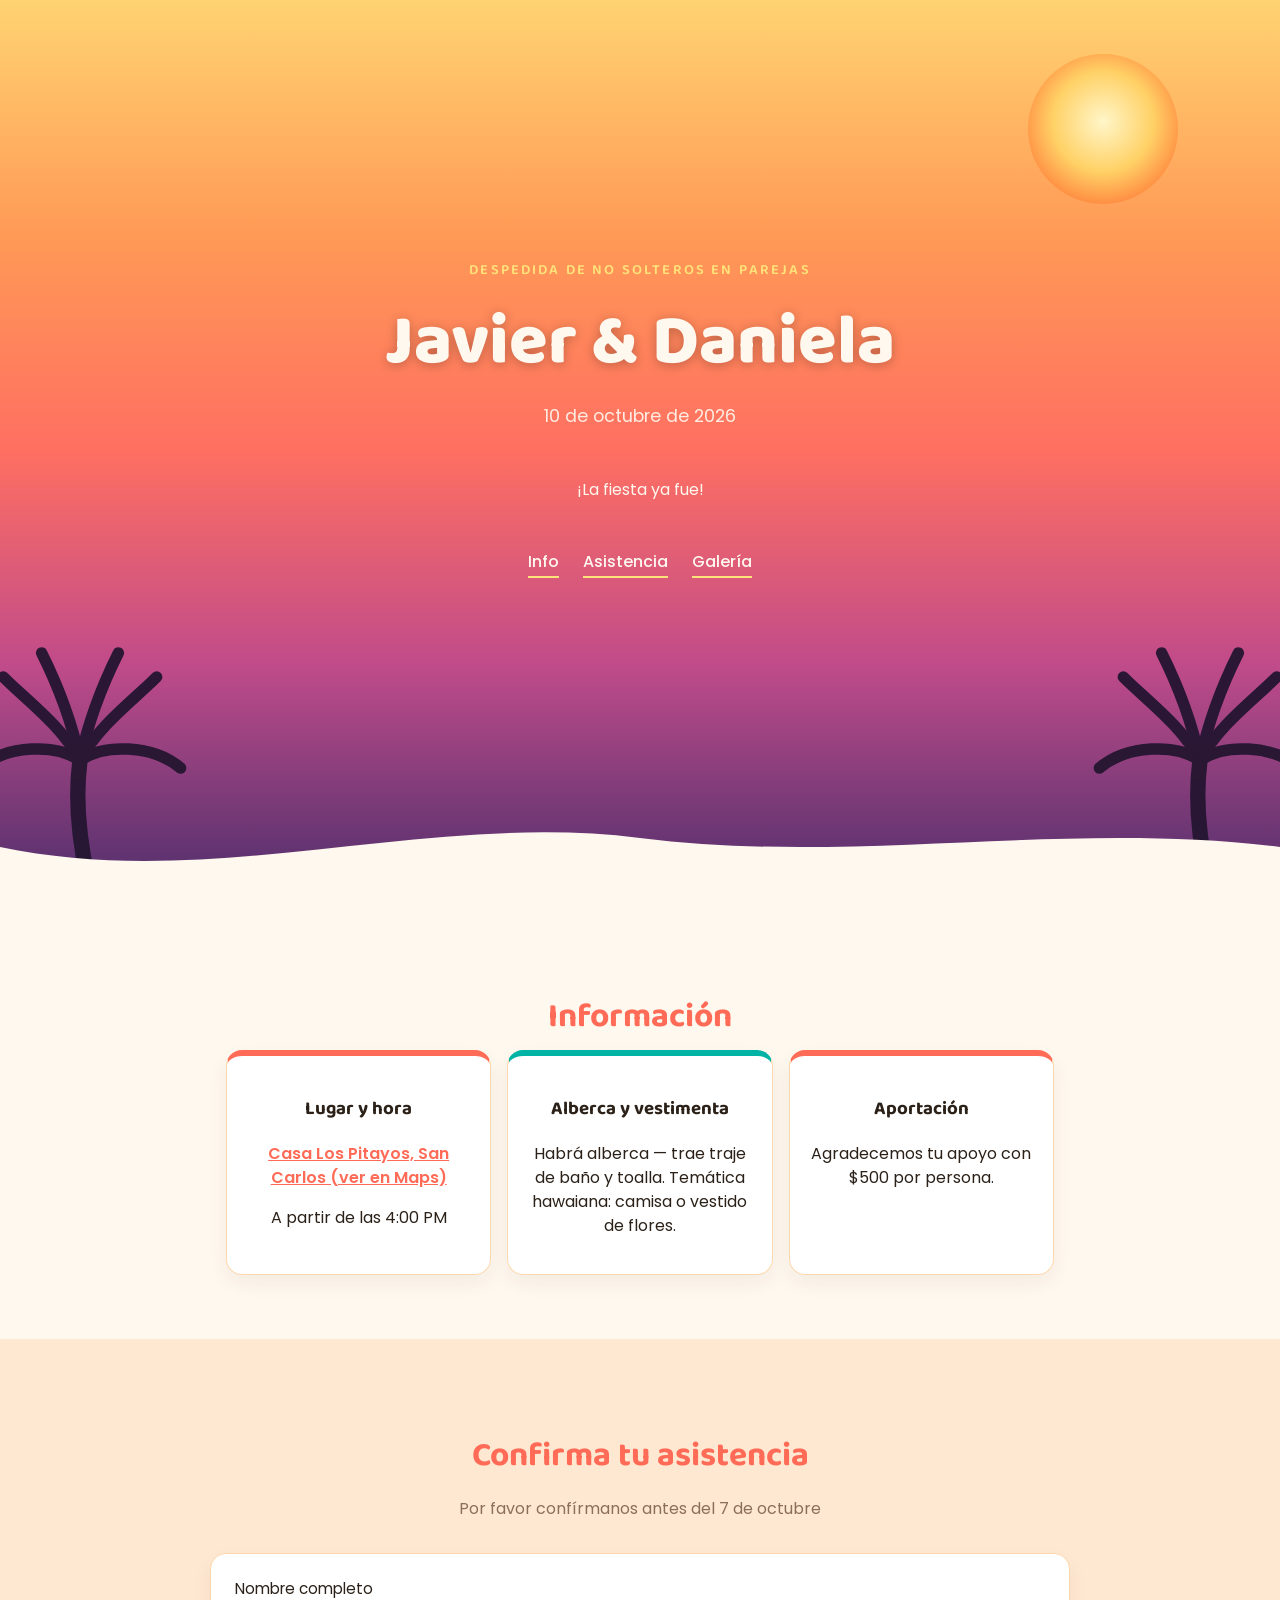
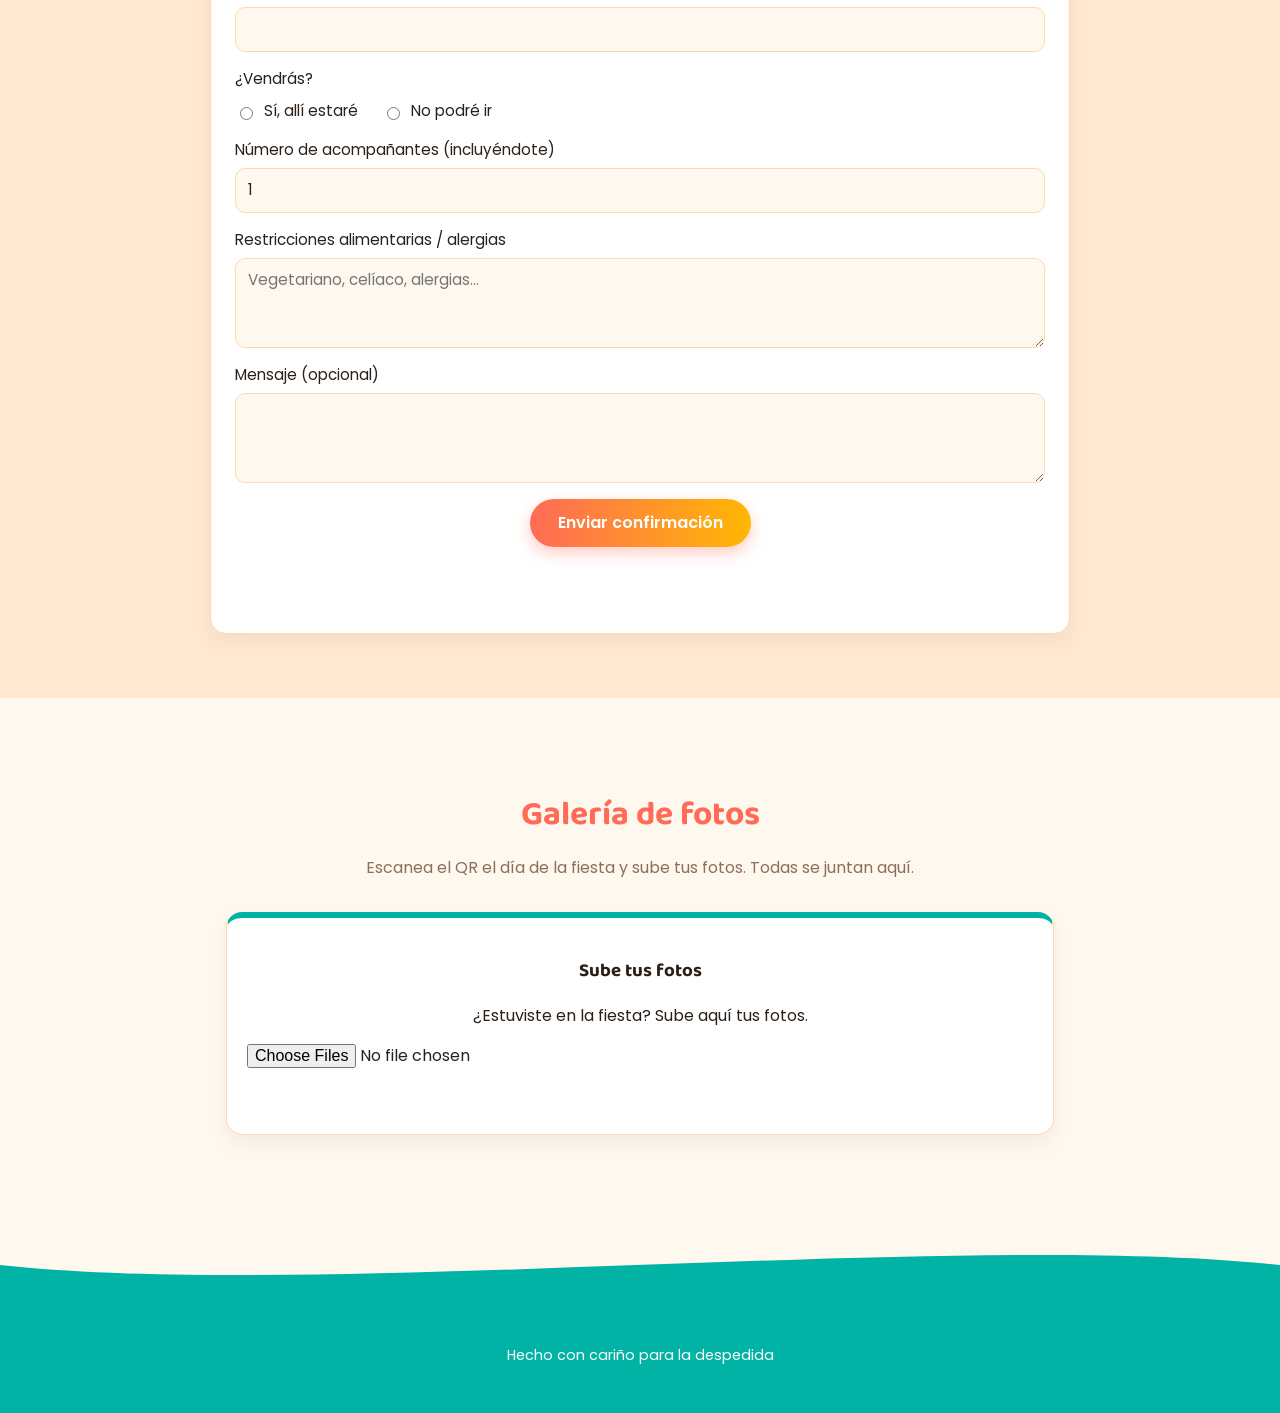
==== index.html @ ed2eadc4 "Quitar mencion de ropa para cambiarse del texto de alberca Co-Authored-By: Claude Sonnet 5 <noreply@" ====
<!DOCTYPE html>
<html lang="es">
<head>
  <meta charset="UTF-8">
  <meta name="viewport" content="width=device-width, initial-scale=1.0">
  <title>Despedida de No Solteros</title>
  <link rel="preconnect" href="https://fonts.googleapis.com">
  <link rel="preconnect" href="https://fonts.gstatic.com" crossorigin>
  <link href="https://fonts.googleapis.com/css2?family=Baloo+2:wght@600;700;800&family=Poppins:wght@400;500;600&display=swap" rel="stylesheet">
  <link rel="stylesheet" href="css/style.css">
</head>
<body>

  <!-- Símbolo SVG reutilizable de la palmera decorativa -->
  <svg width="0" height="0" style="position:absolute" aria-hidden="true">
    <symbol id="palm-tree" viewBox="0 0 240 240">
      <path d="M128 235 C118 190 115 150 120 112" stroke="currentColor" stroke-width="16" stroke-linecap="round" fill="none"/>
      <path d="M120 112 C95 95 45 95 15 120" stroke="currentColor" stroke-width="12" stroke-linecap="round" fill="none"/>
      <path d="M120 112 C100 75 65 50 40 25" stroke="currentColor" stroke-width="12" stroke-linecap="round" fill="none"/>
      <path d="M120 112 C110 65 95 30 80 0" stroke="currentColor" stroke-width="12" stroke-linecap="round" fill="none"/>
      <path d="M120 112 C130 65 145 30 160 0" stroke="currentColor" stroke-width="12" stroke-linecap="round" fill="none"/>
      <path d="M120 112 C140 75 175 50 200 25" stroke="currentColor" stroke-width="12" stroke-linecap="round" fill="none"/>
      <path d="M120 112 C145 95 195 95 225 120" stroke="currentColor" stroke-width="12" stroke-linecap="round" fill="none"/>
    </symbol>
  </svg>

  <header class="hero">
    <div class="hero-sun" aria-hidden="true"></div>
    <svg class="hero-palm hero-palm--left" aria-hidden="true"><use href="#palm-tree"></use></svg>
    <svg class="hero-palm hero-palm--right" aria-hidden="true"><use href="#palm-tree"></use></svg>

    <div class="bubbles" aria-hidden="true">
      <span class="bubble" style="left:8%; animation-duration:9s; animation-delay:0s;"></span>
      <span class="bubble" style="left:22%; animation-duration:12s; animation-delay:2s;"></span>
      <span class="bubble" style="left:38%; animation-duration:8s; animation-delay:4s;"></span>
      <span class="bubble" style="left:55%; animation-duration:11s; animation-delay:1s;"></span>
      <span class="bubble" style="left:70%; animation-duration:9.5s; animation-delay:3s;"></span>
      <span class="bubble" style="left:85%; animation-duration:13s; animation-delay:5s;"></span>
      <span class="bubble" style="left:95%; animation-duration:10s; animation-delay:2.5s;"></span>
    </div>

    <div class="hero-content">
      <p class="hero-kicker">Despedida de No Solteros en Parejas</p>
      <h1 class="hero-names">Javier &amp; Daniela</h1>
      <p class="hero-date" id="party-date-text">DD de Mes de AAAA</p>

      <div class="countdown" id="countdown">
        <div class="countdown-item"><span id="cd-days">00</span><label>Días</label></div>
        <div class="countdown-item"><span id="cd-hours">00</span><label>Horas</label></div>
        <div class="countdown-item"><span id="cd-mins">00</span><label>Min</label></div>
        <div class="countdown-item"><span id="cd-secs">00</span><label>Seg</label></div>
      </div>

      <nav class="hero-nav">
        <a href="#info">Info</a>
        <a href="#rsvp">Asistencia</a>
        <a href="#galeria">Galería</a>
      </nav>
    </div>

    <div class="hero-wave" aria-hidden="true">
      <svg viewBox="0 0 1440 100" preserveAspectRatio="none">
        <path class="wave-fill-bg" d="M0,40 C240,90 480,0 720,30 C960,60 1200,10 1440,40 L1440,100 L0,100 Z"/>
      </svg>
    </div>
  </header>

  <section id="info" class="section">
    <h2>Información</h2>
    <div class="info-grid">
      <div class="info-card info-card--coral">
        <h3>Lugar y hora</h3>
        <p id="party-place"><a id="party-place-link" href="https://maps.apple.com/place?coordinate=27.992518,-111.000396&name=85506&map=h" target="_blank" rel="noopener">Casa Los Pitayos, San Carlos (ver en Maps)</a></p>
        <p id="party-time">A partir de las 4:00 PM</p>
      </div>
      <div class="info-card info-card--teal">
        <h3>Alberca y vestimenta</h3>
        <p>Habrá alberca — trae traje de baño y toalla. Temática hawaiana: camisa o vestido de flores.</p>
      </div>
      <div class="info-card info-card--coral">
        <h3>Aportación</h3>
        <p>Agradecemos tu apoyo con $500 por persona.</p>
      </div>
    </div>
  </section>

  <section id="rsvp" class="section section-alt">
    <h2>Confirma tu asistencia</h2>
    <p class="section-subtitle">Por favor confírmanos antes del 7 de octubre</p>

    <form id="rsvp-form" class="rsvp-form">
      <label>
        Nombre completo
        <input type="text" name="nombre" required>
      </label>

      <label class="radio-group-label">¿Vendrás?</label>
      <div class="radio-group">
        <label><input type="radio" name="asistencia" value="si" required> Sí, allí estaré</label>
        <label><input type="radio" name="asistencia" value="no" required> No podré ir</label>
      </div>

      <label>
        Número de acompañantes (incluyéndote)
        <input type="number" name="acompanantes" min="1" value="1">
      </label>

      <label>
        Restricciones alimentarias / alergias
        <textarea name="restricciones" rows="3" placeholder="Vegetariano, celíaco, alergias..."></textarea>
      </label>

      <label>
        Mensaje (opcional)
        <textarea name="mensaje" rows="3"></textarea>
      </label>

      <button type="submit">Enviar confirmación</button>
      <p id="rsvp-status" class="form-status"></p>
    </form>
  </section>

  <section id="galeria" class="section">
    <h2>Galería de fotos</h2>
    <p class="section-subtitle">Escanea el QR el día de la fiesta y sube tus fotos. Todas se juntan aquí.</p>

    <div class="upload-buttons">
      <div class="upload-box">
        <h3>Sube tus fotos</h3>
        <p>¿Estuviste en la fiesta? Sube aquí tus fotos.</p>
        <input type="file" id="party-upload" accept="image/*" multiple>
        <p id="party-upload-status" class="form-status"></p>
      </div>
    </div>

    <div id="gallery-grid" class="gallery-grid"></div>
    <button id="gallery-load-more" class="load-more" hidden>Cargar más</button>
  </section>

  <div class="wave-divider" aria-hidden="true">
    <svg viewBox="0 0 1440 100" preserveAspectRatio="none">
      <path class="wave-fill-teal" d="M0,50 C360,100 1080,0 1440,50 L1440,100 L0,100 Z"/>
    </svg>
  </div>
  <footer class="footer">
    <p>Hecho con cariño para la despedida</p>
  </footer>

  <div id="lightbox" class="lightbox" hidden>
    <button id="lightbox-close" class="lightbox-close" aria-label="Cerrar">&times;</button>
    <button id="lightbox-prev" class="lightbox-arrow lightbox-prev" aria-label="Foto anterior">&#10094;</button>
    <img id="lightbox-img" src="" alt="Foto ampliada">
    <button id="lightbox-next" class="lightbox-arrow lightbox-next" aria-label="Foto siguiente">&#10095;</button>
  </div>

  <!-- Supabase SDK (build UMD vía CDN, sin build step) -->
  <script src="https://cdn.jsdelivr.net/npm/@supabase/supabase-js@2/dist/umd/supabase.js"></script>

  <script src="js/supabase-config.js"></script>
  <script src="js/maps-link.js"></script>
  <script src="js/countdown.js"></script>
  <script src="js/rsvp.js"></script>
  <script src="js/gallery.js"></script>
  <script src="js/lightbox.js"></script>
</body>
</html>
---- css/style.css ----
:root {
  --color-bg: #fff8ef;
  --color-bg-alt: #ffe8d1;
  --color-ink: #2b2118;
  --color-muted: #8a6f5c;
  --color-accent: #ff6b57;
  --color-accent-2: #00b3a4;
  --color-sun: #ffb703;
  --color-border: #ffd9ad;
  --radius: 16px;
  font-size: 16px;
}

* { box-sizing: border-box; }

body {
  margin: 0;
  padding: 0;
  font-family: 'Poppins', system-ui, sans-serif;
  background: var(--color-bg);
  color: var(--color-ink);
  line-height: 1.5;
}

h1, h2, h3, .hero-kicker {
  font-family: 'Baloo 2', 'Poppins', system-ui, sans-serif;
}

.hero {
  position: relative;
  overflow: hidden;
  min-height: 100vh;
  display: flex;
  align-items: center;
  justify-content: center;
  text-align: center;
  padding: 48px 16px 110px;
  background: linear-gradient(180deg, #ffd371 0%, #ff9a56 26%, #ff6f61 50%, #c04b8a 74%, #4b2e6b 100%);
  color: #fff8ef;
}

.hero-sun {
  position: absolute;
  top: 6%;
  right: 8%;
  width: 150px;
  height: 150px;
  border-radius: 50%;
  background: radial-gradient(circle at 50% 45%, #fff6c9 0%, #ffd166 45%, #ff8c42 75%, transparent 78%);
  z-index: 0;
  animation: sunPulse 4s ease-in-out infinite;
}

@keyframes sunPulse {
  0%, 100% { transform: scale(1); opacity: 1; }
  50% { transform: scale(1.08); opacity: 0.85; }
}

@media (max-width: 640px) {
  .hero-sun {
    width: 100px;
    height: 100px;
    top: 4%;
    right: 5%;
  }
}

.hero-palm {
  position: absolute;
  bottom: -6px;
  width: 230px;
  height: 276px;
  color: #241531;
  opacity: 0.95;
  z-index: 1;
}

.hero-palm--left {
  left: -35px;
  transform-origin: bottom center;
  animation: sway 5s ease-in-out infinite;
}

.hero-palm--right {
  right: -35px;
  transform-origin: bottom center;
  animation: swayRight 5s ease-in-out infinite 0.6s;
}

@media (max-width: 640px) {
  .hero-palm {
    width: 150px;
    height: 180px;
    bottom: -4px;
  }

  .hero-palm--left { left: -20px; }
  .hero-palm--right { right: -20px; }
}

@keyframes sway {
  0%, 100% { transform: rotate(-3deg); }
  50% { transform: rotate(3deg); }
}

@keyframes swayRight {
  0%, 100% { transform: scaleX(-1) rotate(-3deg); }
  50% { transform: scaleX(-1) rotate(3deg); }
}

.bubbles {
  position: absolute;
  inset: 0;
  overflow: hidden;
  z-index: 1;
  pointer-events: none;
}

.bubble {
  position: absolute;
  bottom: -40px;
  width: 14px;
  height: 14px;
  border-radius: 50%;
  background: rgba(255, 255, 255, 0.35);
  animation: floatUp linear infinite;
}

.bubble:nth-child(3n) { width: 20px; height: 20px; }
.bubble:nth-child(5n) { width: 10px; height: 10px; }

@keyframes floatUp {
  0% { transform: translateY(0) scale(1); opacity: 0; }
  10% { opacity: 0.6; }
  100% { transform: translateY(-620px) scale(1.2); opacity: 0; }
}

.hero-wave {
  position: absolute;
  left: 0;
  right: 0;
  bottom: -1px;
  width: 100%;
  line-height: 0;
  z-index: 2;
}

.hero-wave svg {
  display: block;
  width: 100%;
  height: 90px;
}

.wave-fill-bg { fill: var(--color-bg); }
.wave-fill-teal { fill: var(--color-accent-2); }

.hero-content {
  position: relative;
  z-index: 3;
  max-width: 640px;
  animation: fadeInUp 0.9s ease both;
}

@keyframes fadeInUp {
  from { opacity: 0; transform: translateY(20px); }
  to { opacity: 1; transform: translateY(0); }
}

.hero-kicker {
  letter-spacing: 0.15em;
  text-transform: uppercase;
  color: #ffe27a;
  margin: 0 0 8px;
  font-size: 0.9rem;
  font-weight: 600;
}

.hero-names {
  font-size: clamp(2.4rem, 9vw, 4.4rem);
  margin: 0 0 8px;
  font-weight: 800;
  text-shadow: 0 2px 12px rgba(0, 0, 0, 0.25);
}

.hero-date {
  color: rgba(255, 248, 239, 0.9);
  margin: 0 0 32px;
  font-size: 1.1rem;
}

.countdown {
  display: flex;
  gap: 16px;
  justify-content: center;
  flex-wrap: wrap;
  margin-bottom: 32px;
}

.countdown-item {
  background: rgba(255, 255, 255, 0.18);
  border: 1px solid rgba(255, 255, 255, 0.4);
  backdrop-filter: blur(4px);
  border-radius: var(--radius);
  padding: 12px 16px;
  min-width: 72px;
}

.countdown-item span {
  display: block;
  font-size: 1.8rem;
  font-weight: bold;
  font-family: 'Baloo 2', sans-serif;
}

.countdown-item label {
  font-size: 0.75rem;
  color: rgba(255, 248, 239, 0.8);
  text-transform: uppercase;
}

.hero-nav {
  display: flex;
  gap: 24px;
  justify-content: center;
  flex-wrap: wrap;
}

.hero-nav a {
  color: #fff8ef;
  text-decoration: none;
  border-bottom: 2px solid #ffe27a;
  padding-bottom: 2px;
  font-weight: 500;
}

.section {
  padding: 64px 16px;
  max-width: 860px;
  margin: 0 auto;
}

.section-alt {
  background: var(--color-bg-alt);
  max-width: none;
  padding-left: 16px;
  padding-right: 16px;
}

.section-alt > * {
  max-width: 860px;
  margin-left: auto;
  margin-right: auto;
}

.section h2 {
  text-align: center;
  font-size: 2.1rem;
  margin-bottom: 8px;
  color: var(--color-accent);
}

.section-subtitle {
  text-align: center;
  color: var(--color-muted);
  margin-bottom: 32px;
}

.info-grid {
  display: grid;
  grid-template-columns: repeat(auto-fit, minmax(220px, 1fr));
  gap: 16px;
}

.info-card {
  border: 1px solid var(--color-border);
  border-top: 6px solid var(--color-accent);
  border-radius: var(--radius);
  padding: 20px;
  text-align: center;
  background: #fff;
  box-shadow: 0 8px 20px rgba(43, 33, 24, 0.06);
  transition: transform 0.2s ease, box-shadow 0.2s ease;
}

.info-card:hover {
  transform: translateY(-4px);
  box-shadow: 0 14px 28px rgba(43, 33, 24, 0.12);
}

.info-card--coral { border-top-color: var(--color-accent); }
.info-card--teal { border-top-color: var(--color-accent-2); }

.info-card a {
  color: var(--color-accent);
  font-weight: 600;
}

.rsvp-form {
  display: flex;
  flex-direction: column;
  gap: 16px;
  background: #fff;
  border: 1px solid var(--color-border);
  border-radius: var(--radius);
  padding: 24px;
  box-shadow: 0 8px 20px rgba(43, 33, 24, 0.06);
}

.rsvp-form label {
  display: flex;
  flex-direction: column;
  gap: 6px;
  font-size: 0.95rem;
}

.rsvp-form input,
.rsvp-form textarea {
  font: inherit;
  padding: 10px 12px;
  border: 1px solid var(--color-border);
  border-radius: 10px;
  background: var(--color-bg);
  color: var(--color-ink);
}

.radio-group-label { margin-bottom: -6px; }

.radio-group {
  display: flex;
  gap: 24px;
  flex-wrap: wrap;
}

.radio-group label {
  flex-direction: row;
  align-items: center;
  gap: 8px;
}

.rsvp-form button,
.load-more {
  font: inherit;
  font-weight: 600;
  padding: 12px 28px;
  border: none;
  border-radius: 999px;
  background: linear-gradient(90deg, var(--color-accent), var(--color-sun));
  color: #fff;
  cursor: pointer;
  align-self: center;
  box-shadow: 0 6px 16px rgba(255, 107, 87, 0.35);
  transition: transform 0.15s ease, box-shadow 0.15s ease;
}

.rsvp-form button:hover,
.load-more:hover {
  transform: translateY(-2px) scale(1.03);
  box-shadow: 0 10px 20px rgba(255, 107, 87, 0.4);
}

.form-status {
  text-align: center;
  min-height: 1.2em;
  font-size: 0.9rem;
  color: var(--color-muted);
}

.upload-buttons {
  display: grid;
  grid-template-columns: repeat(auto-fit, minmax(240px, 1fr));
  gap: 16px;
  margin-bottom: 32px;
}

.upload-box {
  border: 1px solid var(--color-border);
  border-top: 6px solid var(--color-accent-2);
  border-radius: var(--radius);
  padding: 20px;
  text-align: center;
  background: #fff;
  box-shadow: 0 8px 20px rgba(43, 33, 24, 0.06);
}

.upload-box input[type="file"],
.upload-box input[type="password"] {
  display: block;
  width: 100%;
  margin-top: 12px;
  font: inherit;
}

.gallery-grid {
  display: grid;
  grid-template-columns: repeat(auto-fill, minmax(140px, 1fr));
  gap: 10px;
}

.gallery-grid img {
  width: 100%;
  aspect-ratio: 1;
  object-fit: cover;
  border-radius: 12px;
  display: block;
  box-shadow: 0 4px 10px rgba(43, 33, 24, 0.12);
  cursor: pointer;
  transition: transform 0.15s ease;
}

.gallery-grid img:hover {
  transform: scale(1.04);
}

.lightbox {
  position: fixed;
  inset: 0;
  background: rgba(0, 0, 0, 0.9);
  display: flex;
  align-items: center;
  justify-content: center;
  z-index: 1000;
}

.lightbox[hidden] {
  display: none;
}

.lightbox img {
  max-width: 90vw;
  max-height: 85vh;
  object-fit: contain;
  border-radius: 8px;
}

.lightbox-close {
  position: absolute;
  top: 16px;
  right: 20px;
  font-size: 2rem;
  line-height: 1;
  background: none;
  border: none;
  color: #fff;
  cursor: pointer;
}

.lightbox-arrow {
  position: absolute;
  top: 50%;
  transform: translateY(-50%);
  width: 48px;
  height: 48px;
  border-radius: 50%;
  border: none;
  background: rgba(255, 255, 255, 0.15);
  color: #fff;
  font-size: 1.6rem;
  cursor: pointer;
  display: flex;
  align-items: center;
  justify-content: center;
}

.lightbox-prev { left: 16px; }
.lightbox-next { right: 16px; }

@media (max-width: 640px) {
  .lightbox-arrow {
    width: 40px;
    height: 40px;
    font-size: 1.3rem;
  }
}

.load-more {
  display: block;
  margin: 24px auto 0;
}

.load-more[hidden] {
  display: none;
}

.wave-divider {
  line-height: 0;
  margin-top: -1px;
}

.wave-divider svg {
  display: block;
  width: 100%;
  height: 70px;
}

.footer {
  text-align: center;
  padding: 32px 16px;
  background: var(--color-accent-2);
  color: #fff;
  font-size: 0.9rem;
  margin-top: -1px;
}
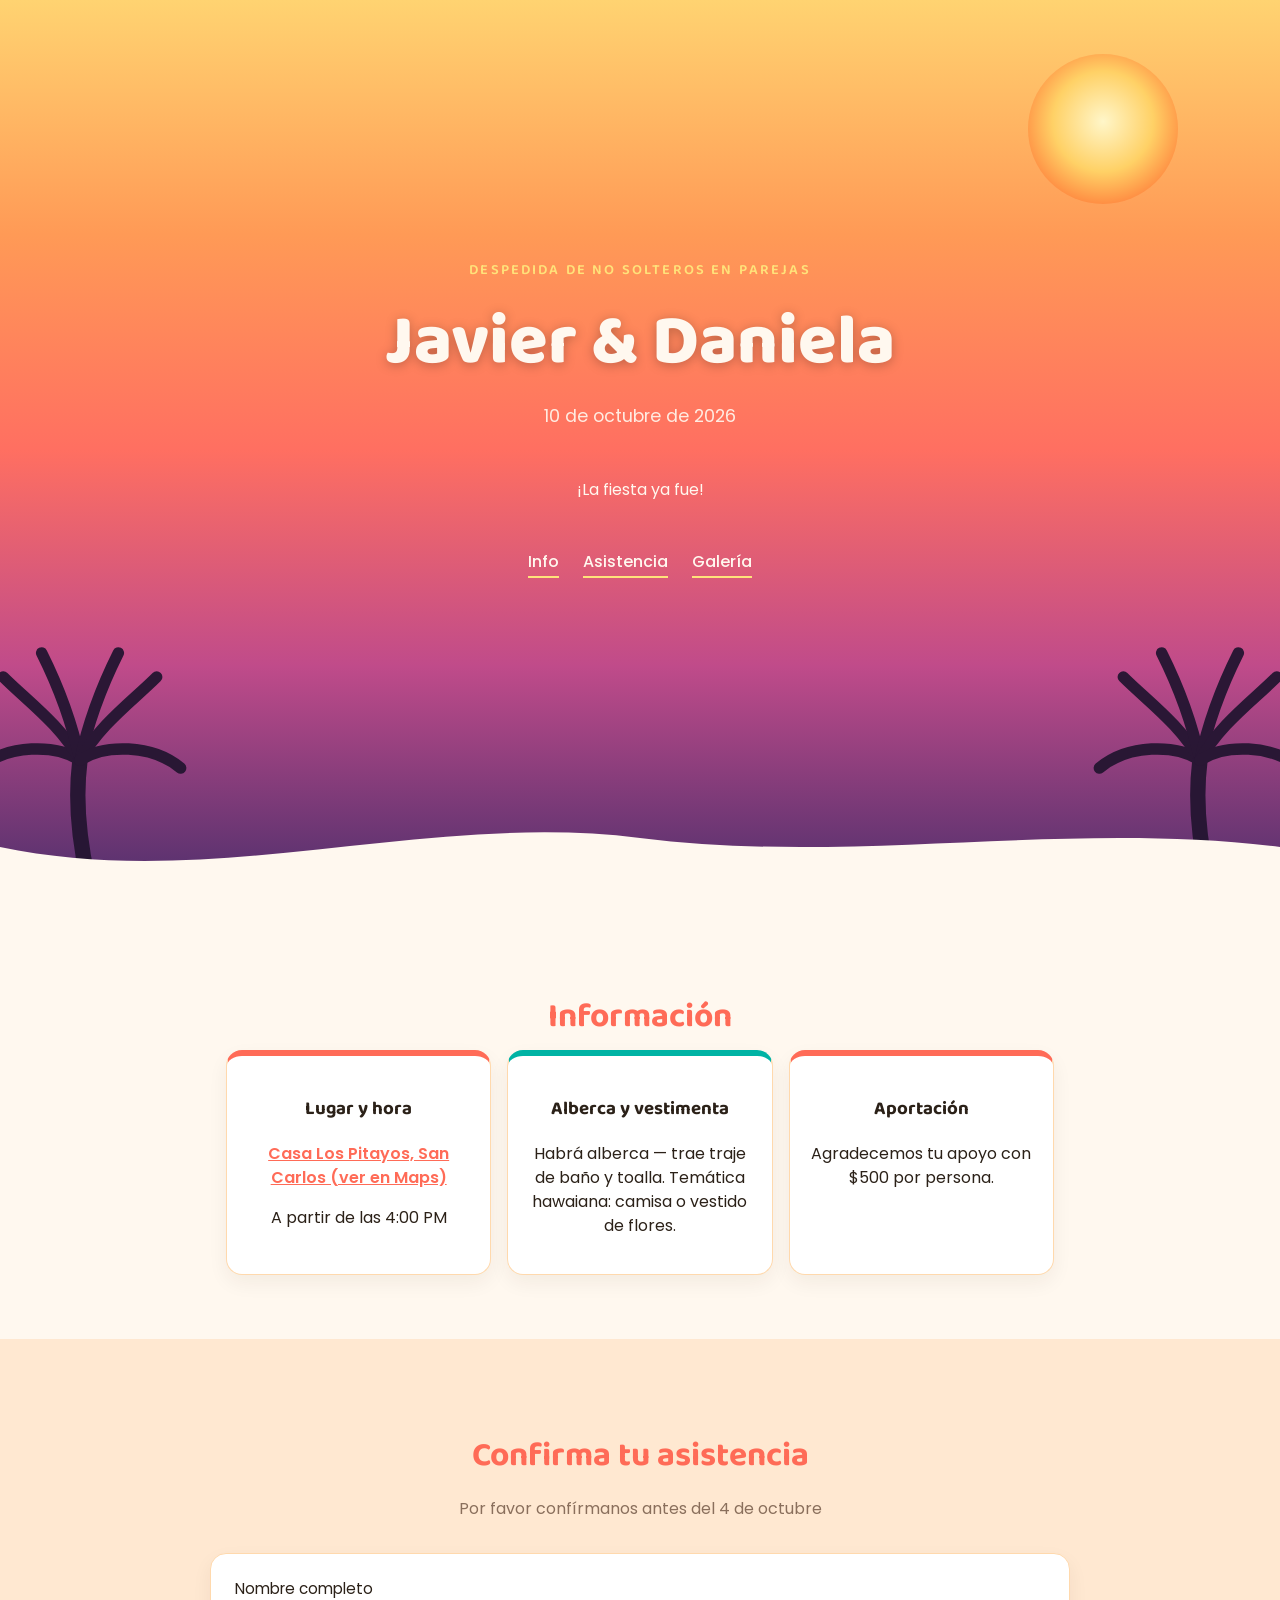
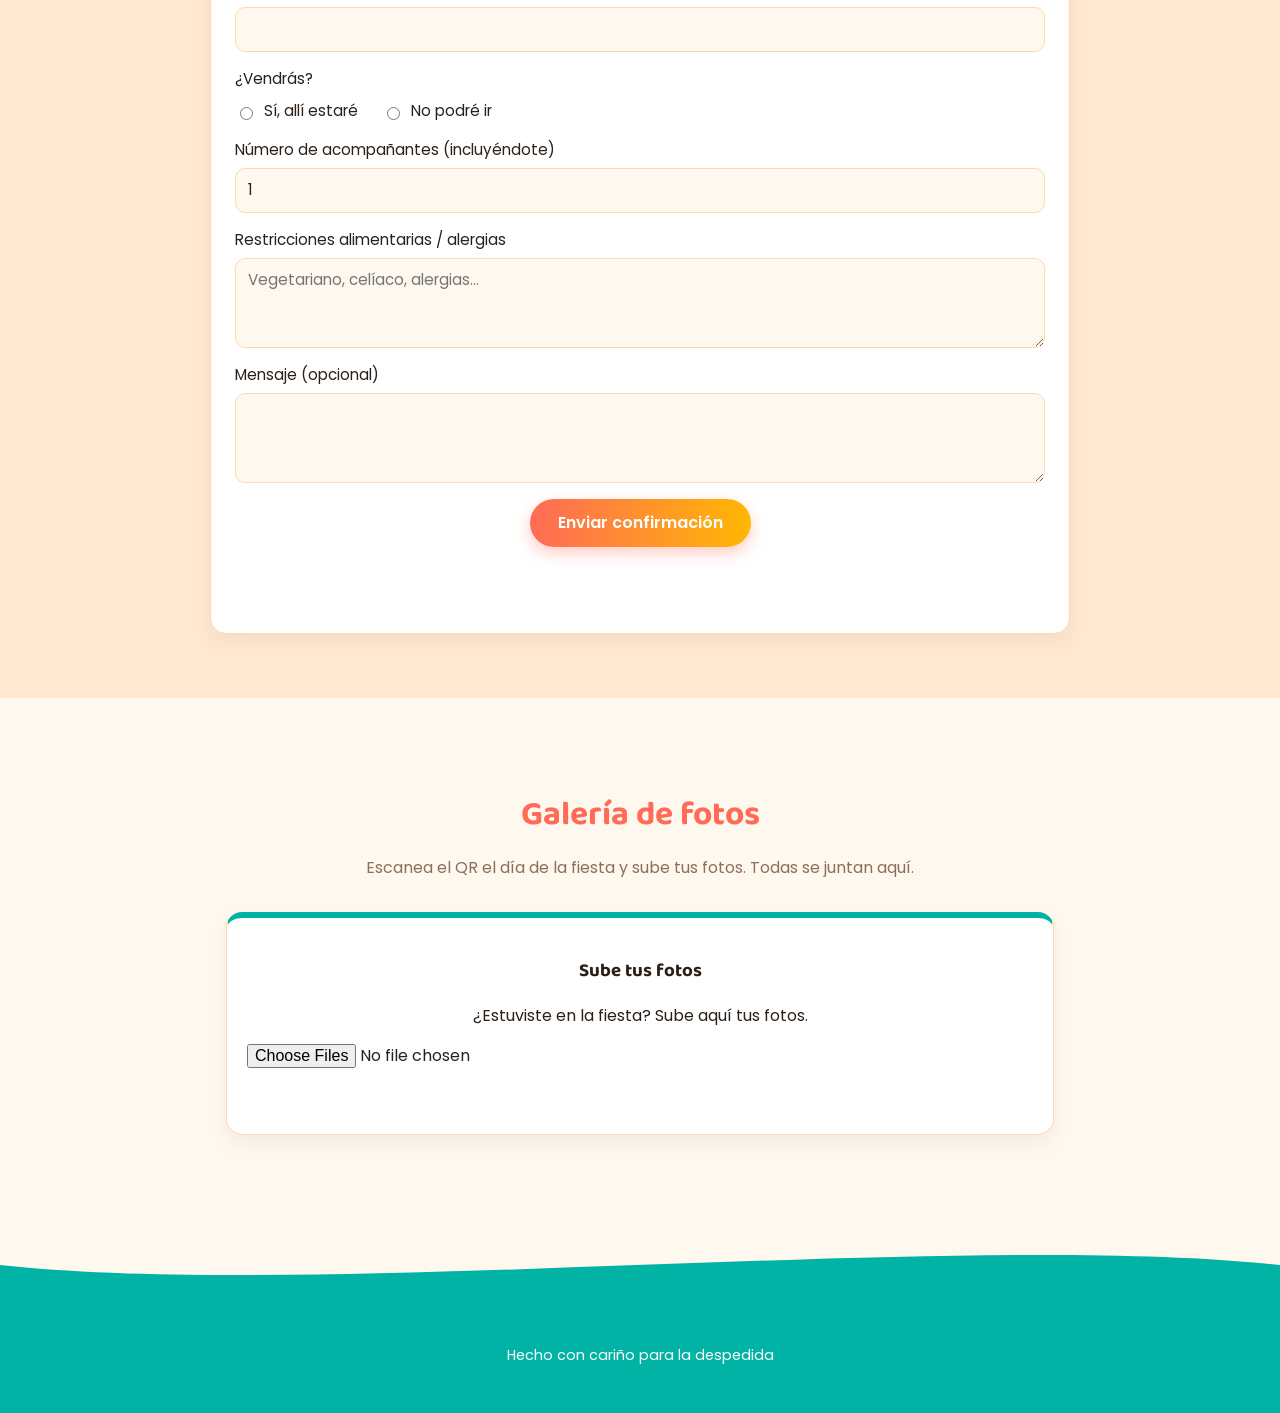
==== commit 0365843e: "Cambiar fecha limite de RSVP al 4 de octubre Co-Authored-By: Claude Sonnet 5 <noreply@anthropic.com>" ====
--- a/index.html
+++ b/index.html
@@ -86,7 +86,7 @@
 
   <section id="rsvp" class="section section-alt">
     <h2>Confirma tu asistencia</h2>
-    <p class="section-subtitle">Por favor confírmanos antes del 7 de octubre</p>
+    <p class="section-subtitle">Por favor confírmanos antes del 4 de octubre</p>
 
     <form id="rsvp-form" class="rsvp-form">
       <label>
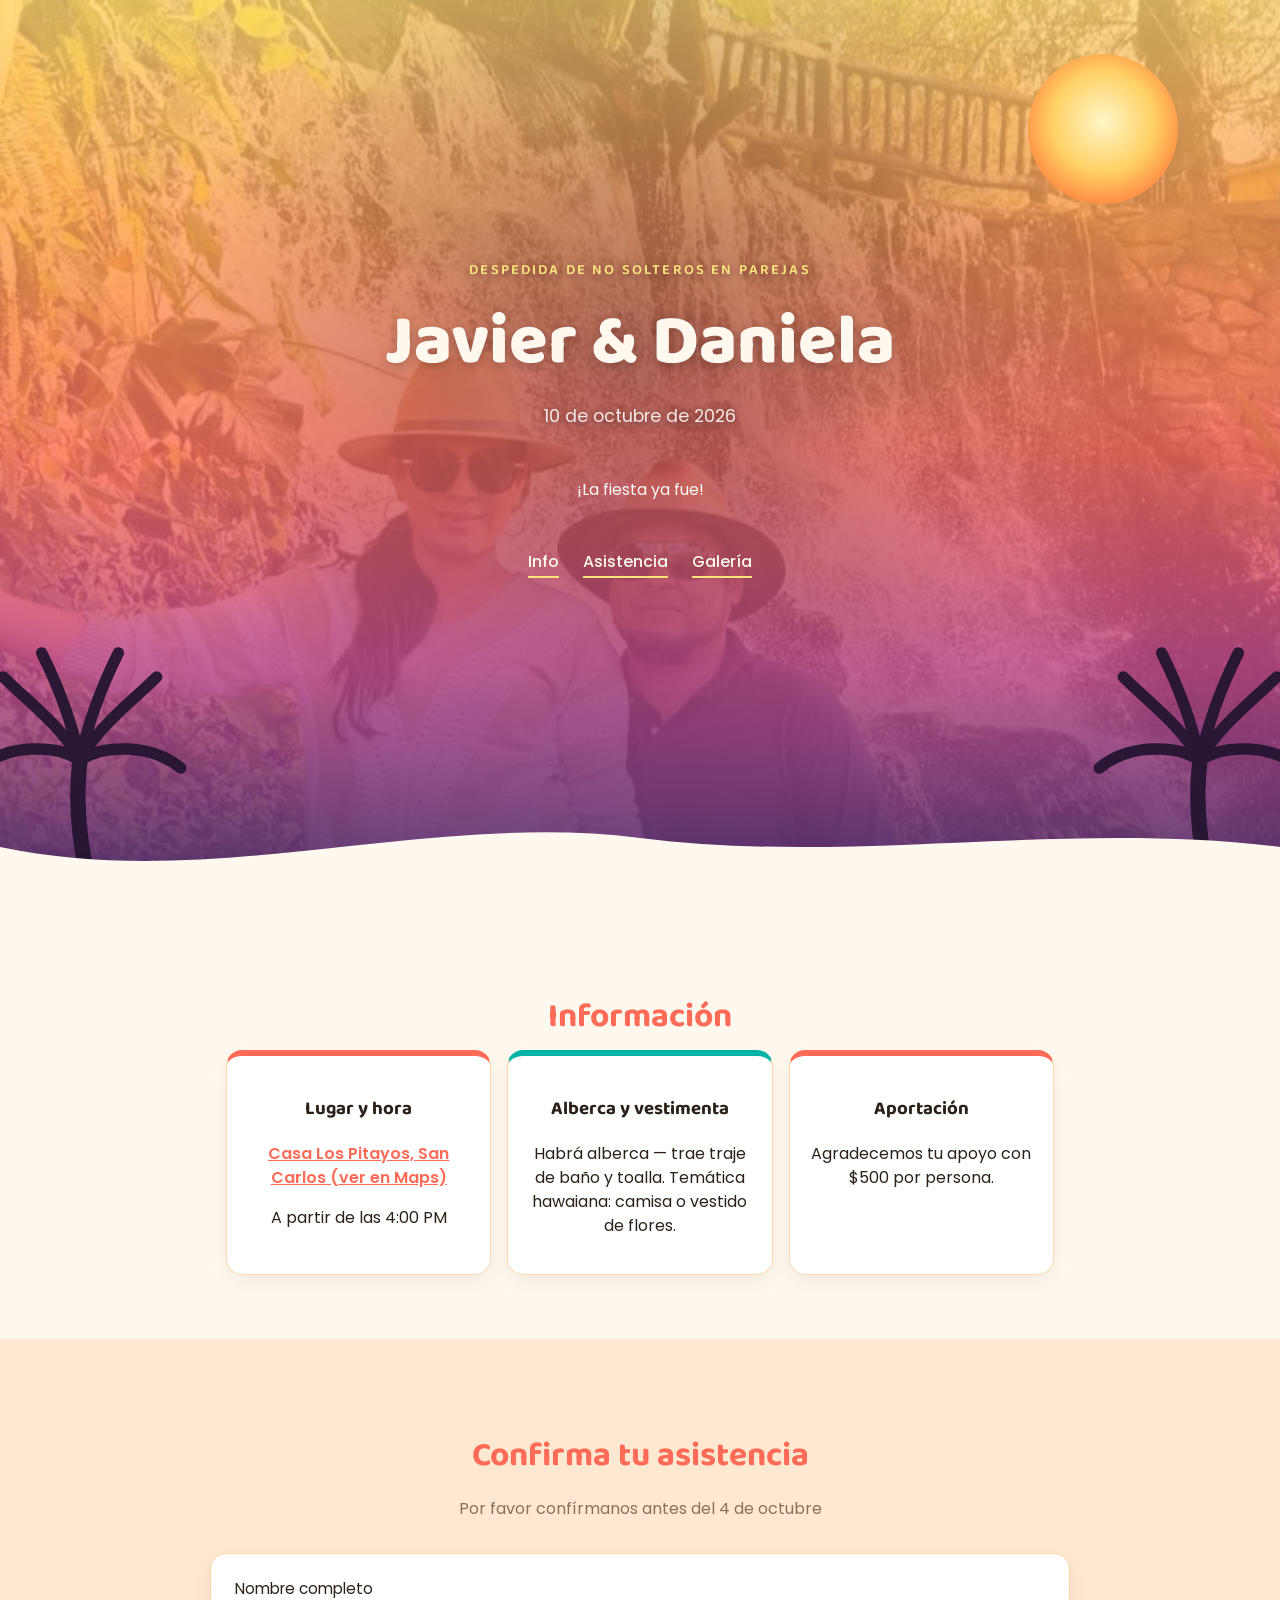
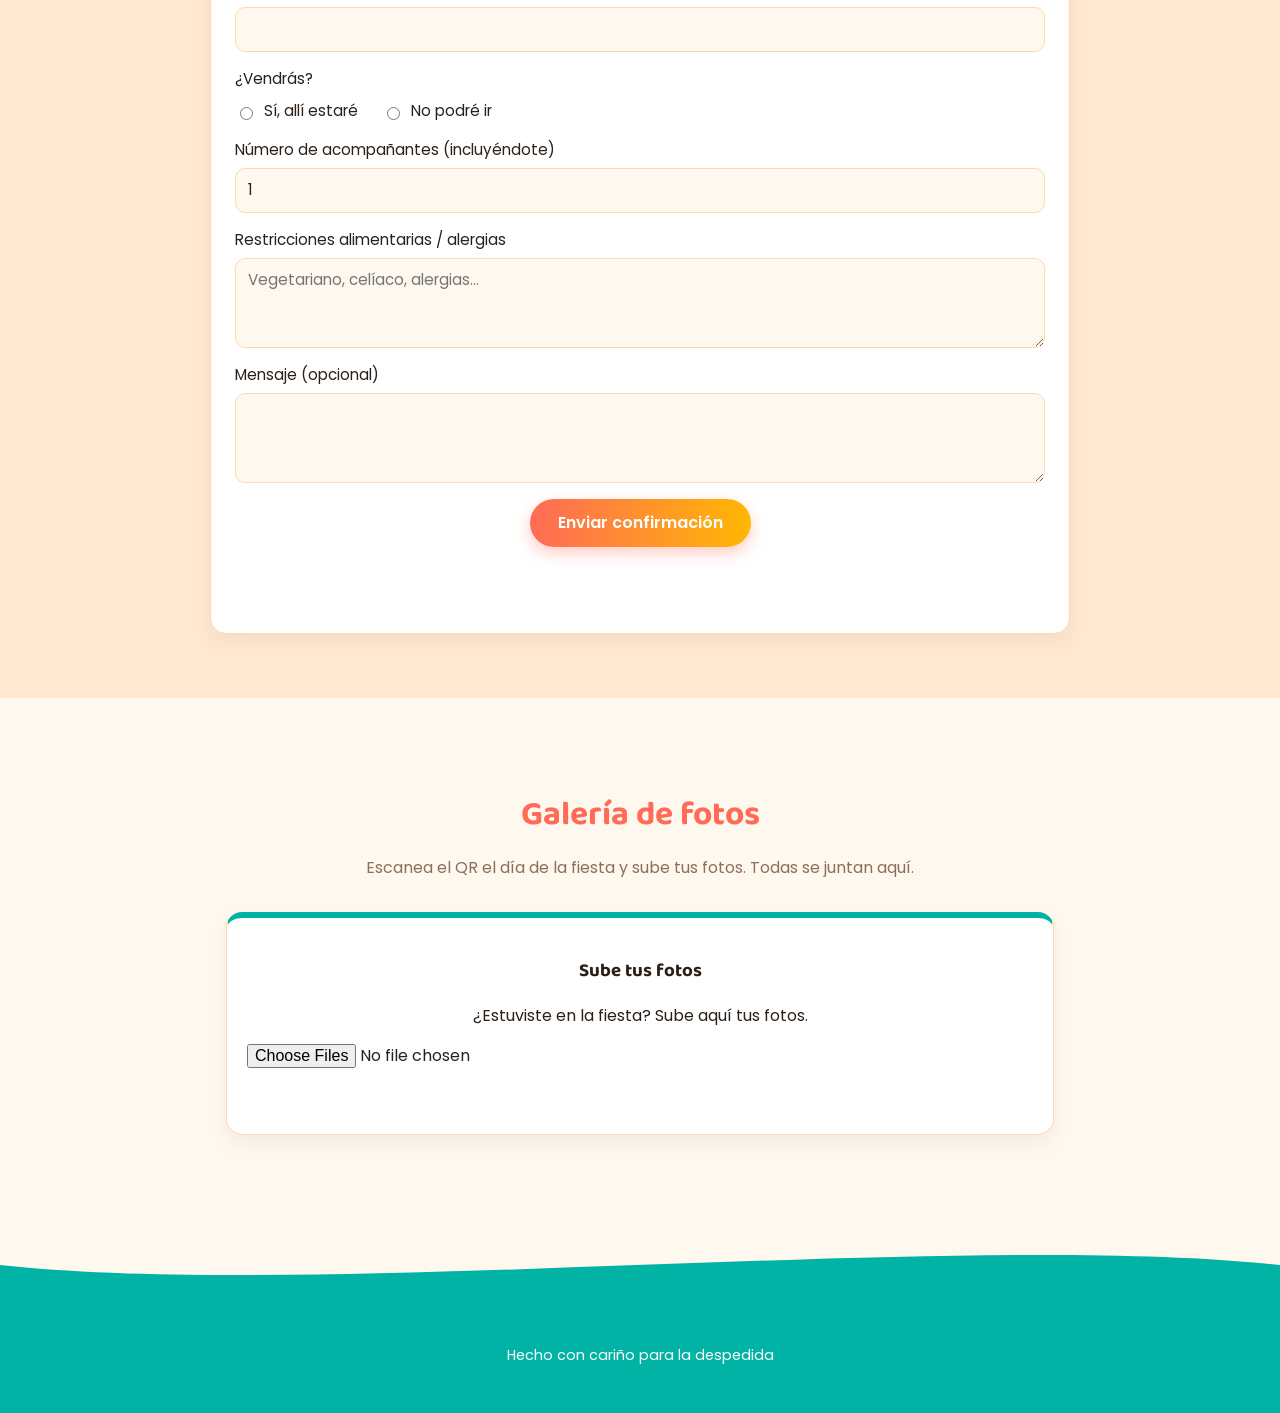
==== commit e89884e3: "Agregar foto de la pareja como fondo del hero Sol, palmeras y burbujas quedan por encima de la foto " ====
--- a/index.html
+++ b/index.html
@@ -25,6 +25,8 @@
   </svg>
 
   <header class="hero">
+    <div class="hero-photo" aria-hidden="true"></div>
+    <div class="hero-photo-overlay" aria-hidden="true"></div>
     <div class="hero-sun" aria-hidden="true"></div>
     <svg class="hero-palm hero-palm--left" aria-hidden="true"><use href="#palm-tree"></use></svg>
     <svg class="hero-palm hero-palm--right" aria-hidden="true"><use href="#palm-tree"></use></svg>
--- a/css/style.css
+++ b/css/style.css
@@ -28,6 +28,7 @@
 
 .hero {
   position: relative;
+  z-index: 0;
   overflow: hidden;
   min-height: 100vh;
   display: flex;
@@ -37,6 +38,24 @@
   padding: 48px 16px 110px;
   background: linear-gradient(180deg, #ffd371 0%, #ff9a56 26%, #ff6f61 50%, #c04b8a 74%, #4b2e6b 100%);
   color: #fff8ef;
+}
+
+.hero-photo {
+  position: absolute;
+  inset: 0;
+  z-index: -2;
+  background-image: url('../Resources/foto.jpeg');
+  background-size: cover;
+  background-position: center 30%;
+}
+
+.hero-photo-overlay {
+  position: absolute;
+  inset: 0;
+  z-index: -1;
+  background:
+    radial-gradient(circle at 50% 38%, rgba(43, 20, 40, 0.35) 0%, rgba(43, 20, 40, 0) 55%),
+    linear-gradient(180deg, rgba(255, 211, 113, 0.8) 0%, rgba(255, 154, 86, 0.78) 26%, rgba(255, 111, 97, 0.8) 50%, rgba(192, 75, 138, 0.85) 74%, rgba(75, 46, 107, 0.94) 100%);
 }
 
 .hero-sun {
@@ -173,6 +192,7 @@
   margin: 0 0 8px;
   font-size: 0.9rem;
   font-weight: 600;
+  text-shadow: 0 2px 10px rgba(43, 20, 40, 0.55);
 }
 
 .hero-names {
@@ -186,6 +206,7 @@
   color: rgba(255, 248, 239, 0.9);
   margin: 0 0 32px;
   font-size: 1.1rem;
+  text-shadow: 0 2px 10px rgba(43, 20, 40, 0.55);
 }
 
 .countdown {
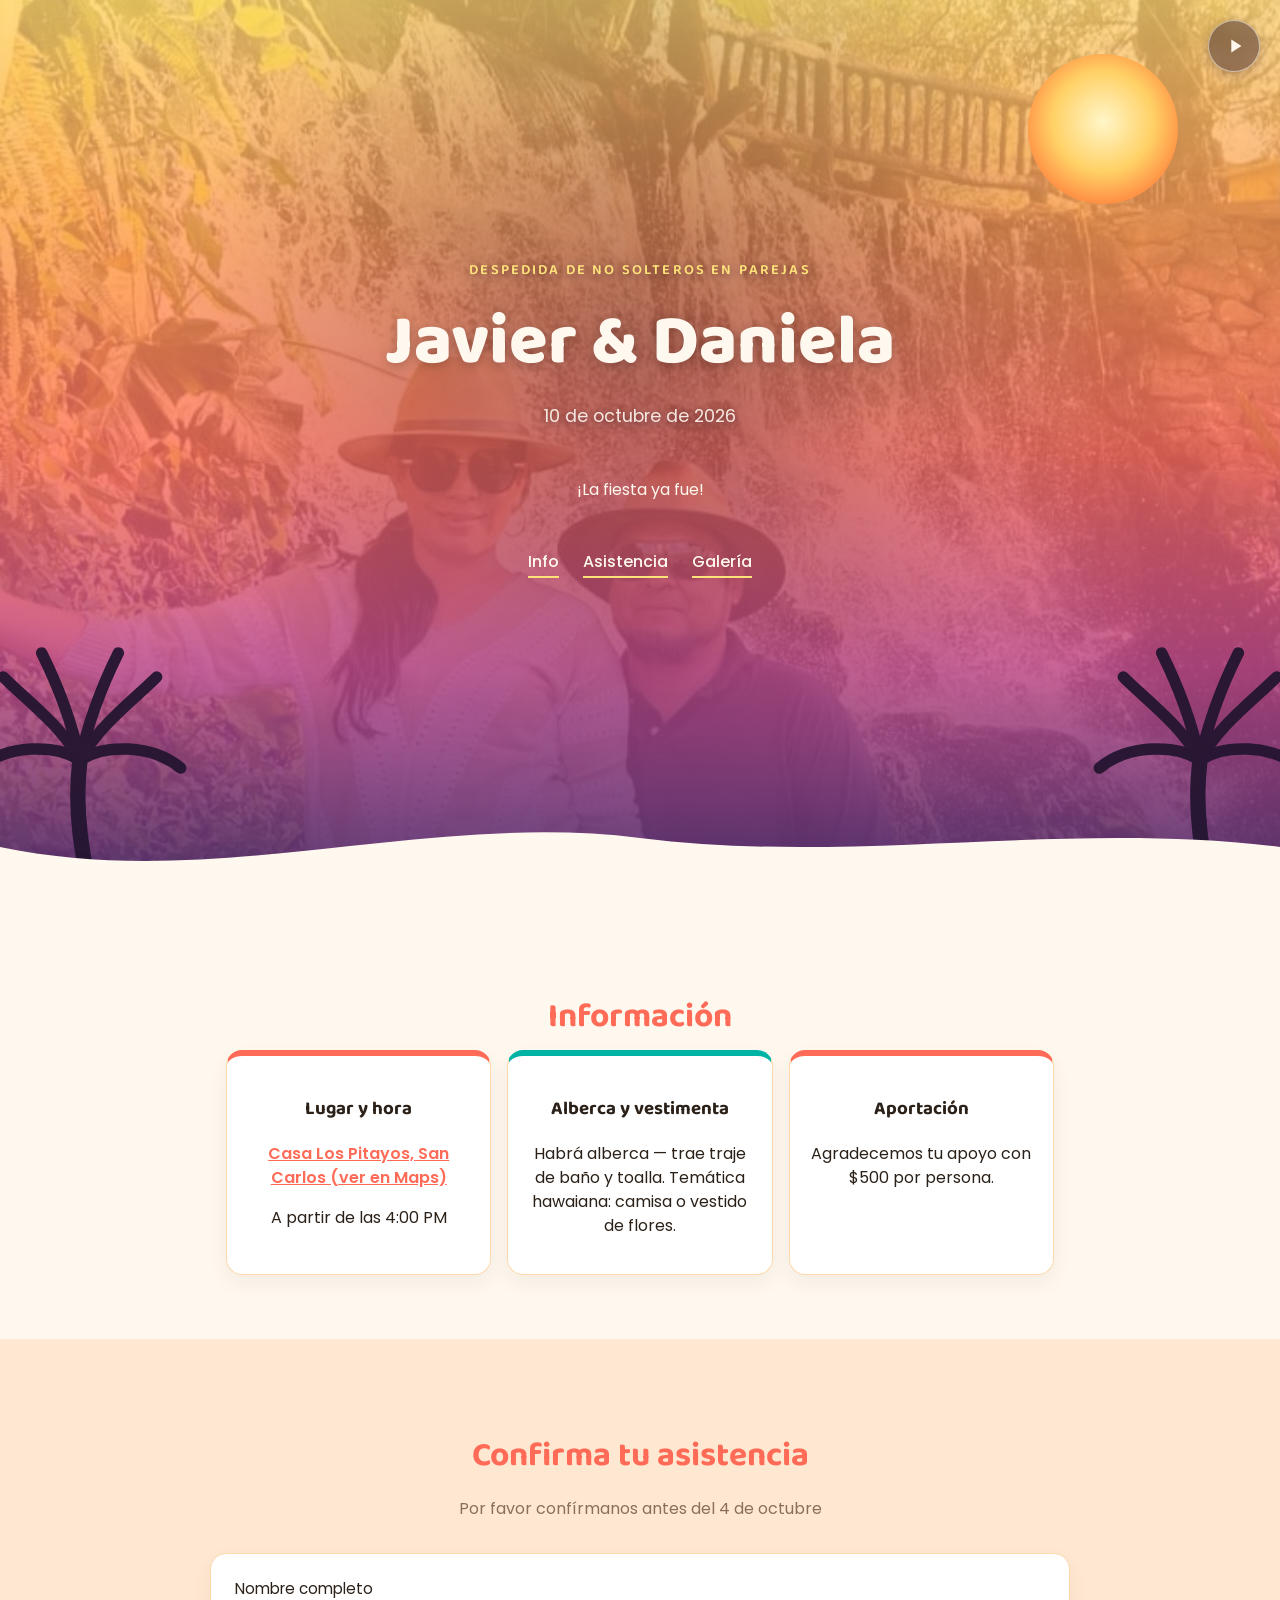
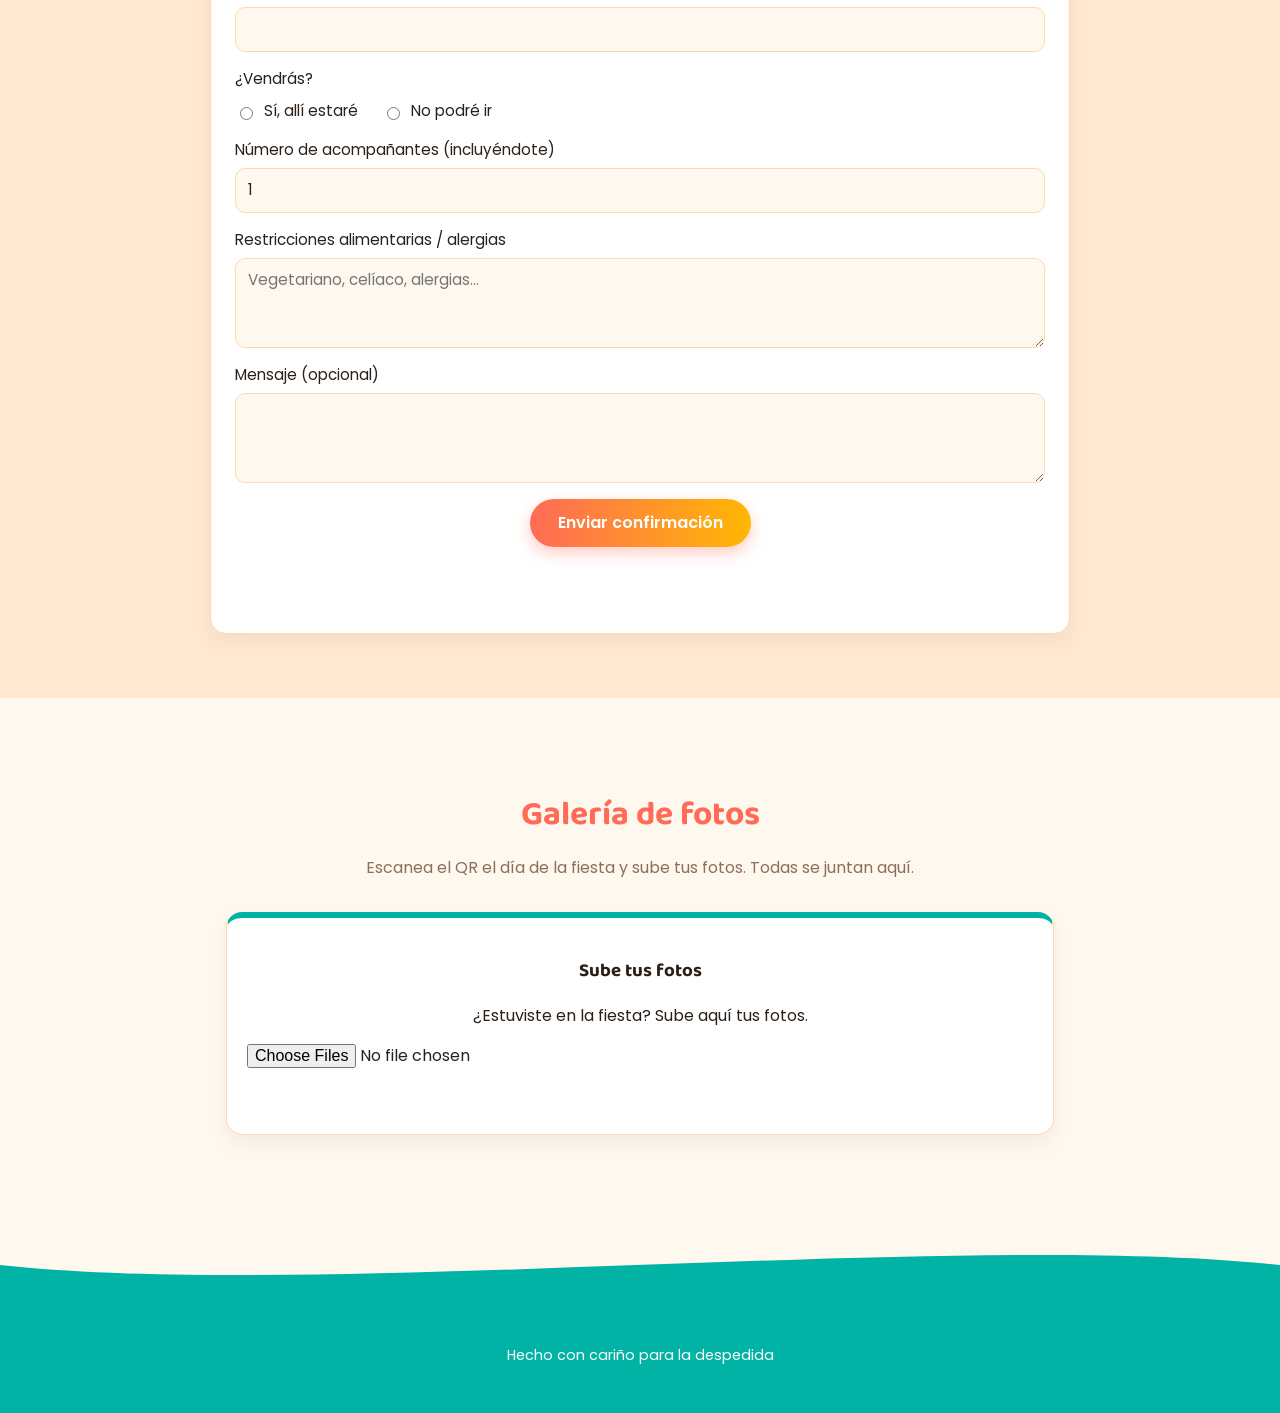
==== commit e29735e2: "Agregar musica hawaiana de fondo con boton de reproducir/pausar Boton flotante en la esquina superio" ====
--- a/index.html
+++ b/index.html
@@ -148,6 +148,12 @@
     <p>Hecho con cariño para la despedida</p>
   </footer>
 
+  <button id="music-toggle" class="music-toggle" aria-label="Reproducir música" aria-pressed="false">
+    <svg class="music-toggle-icon icon-play" viewBox="0 0 24 24" aria-hidden="true"><path d="M8 5v14l11-7z" fill="currentColor"/></svg>
+    <svg class="music-toggle-icon icon-pause" viewBox="0 0 24 24" aria-hidden="true" hidden><path d="M6 5h4v14H6zM14 5h4v14h-4z" fill="currentColor"/></svg>
+  </button>
+  <audio id="bg-music" src="audio/hawaiian.mp3" loop preload="none"></audio>
+
   <div id="lightbox" class="lightbox" hidden>
     <button id="lightbox-close" class="lightbox-close" aria-label="Cerrar">&times;</button>
     <button id="lightbox-prev" class="lightbox-arrow lightbox-prev" aria-label="Foto anterior">&#10094;</button>
@@ -164,5 +170,6 @@
   <script src="js/rsvp.js"></script>
   <script src="js/gallery.js"></script>
   <script src="js/lightbox.js"></script>
+  <script src="js/music.js"></script>
 </body>
 </html>
--- a/css/style.css
+++ b/css/style.css
@@ -521,3 +521,55 @@
   font-size: 0.9rem;
   margin-top: -1px;
 }
+
+.music-toggle {
+  position: fixed;
+  top: 20px;
+  right: 20px;
+  width: 52px;
+  height: 52px;
+  border-radius: 50%;
+  border: 1px solid rgba(255, 255, 255, 0.5);
+  background: rgba(43, 20, 40, 0.45);
+  backdrop-filter: blur(6px);
+  color: #fff8ef;
+  display: flex;
+  align-items: center;
+  justify-content: center;
+  cursor: pointer;
+  z-index: 1100;
+  box-shadow: 0 4px 14px rgba(43, 20, 40, 0.3);
+  transition: transform 0.2s ease, background 0.2s ease;
+}
+
+.music-toggle:hover {
+  transform: scale(1.08);
+  background: rgba(43, 20, 40, 0.65);
+}
+
+.music-toggle-icon {
+  width: 22px;
+  height: 22px;
+}
+
+.music-toggle-icon[hidden] {
+  display: none;
+}
+
+.music-toggle .icon-play {
+  margin-left: 2px;
+}
+
+@media (max-width: 640px) {
+  .music-toggle {
+    top: 12px;
+    right: 12px;
+    width: 44px;
+    height: 44px;
+  }
+
+  .music-toggle-icon {
+    width: 18px;
+    height: 18px;
+  }
+}
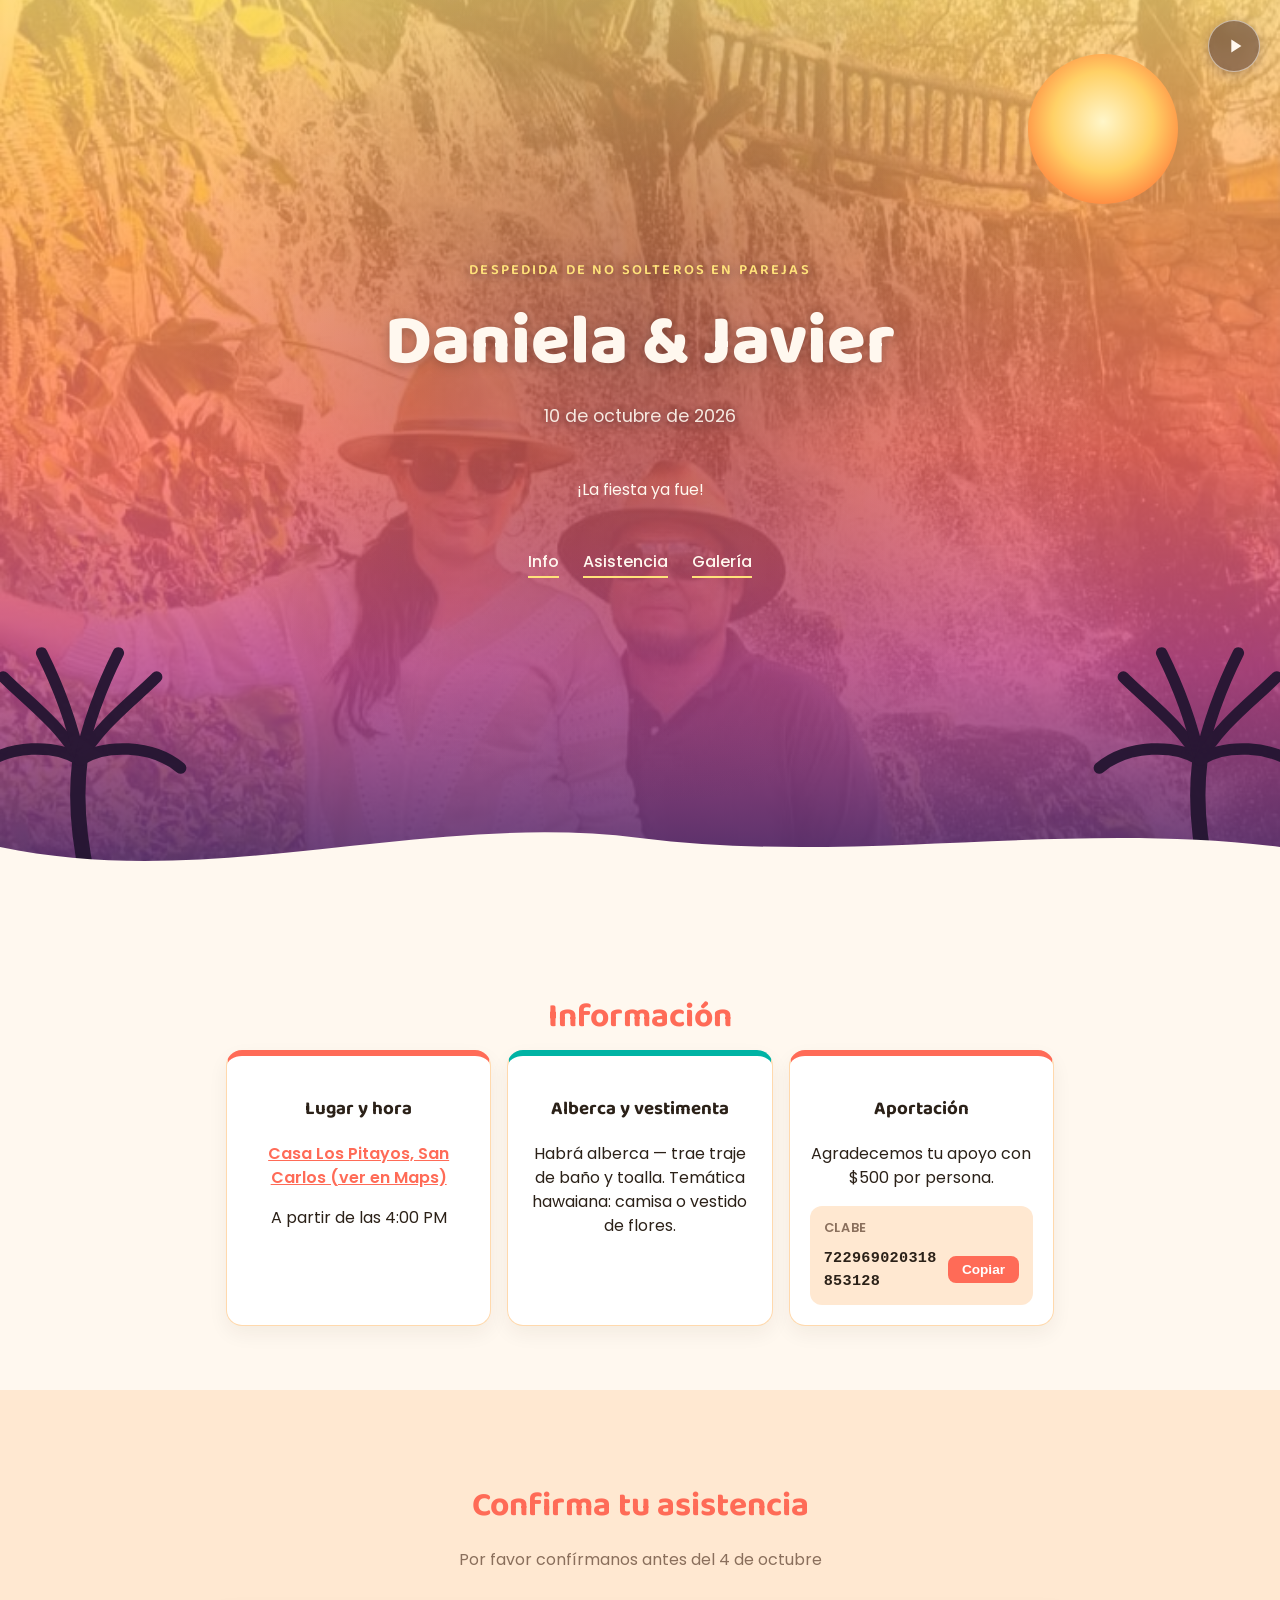
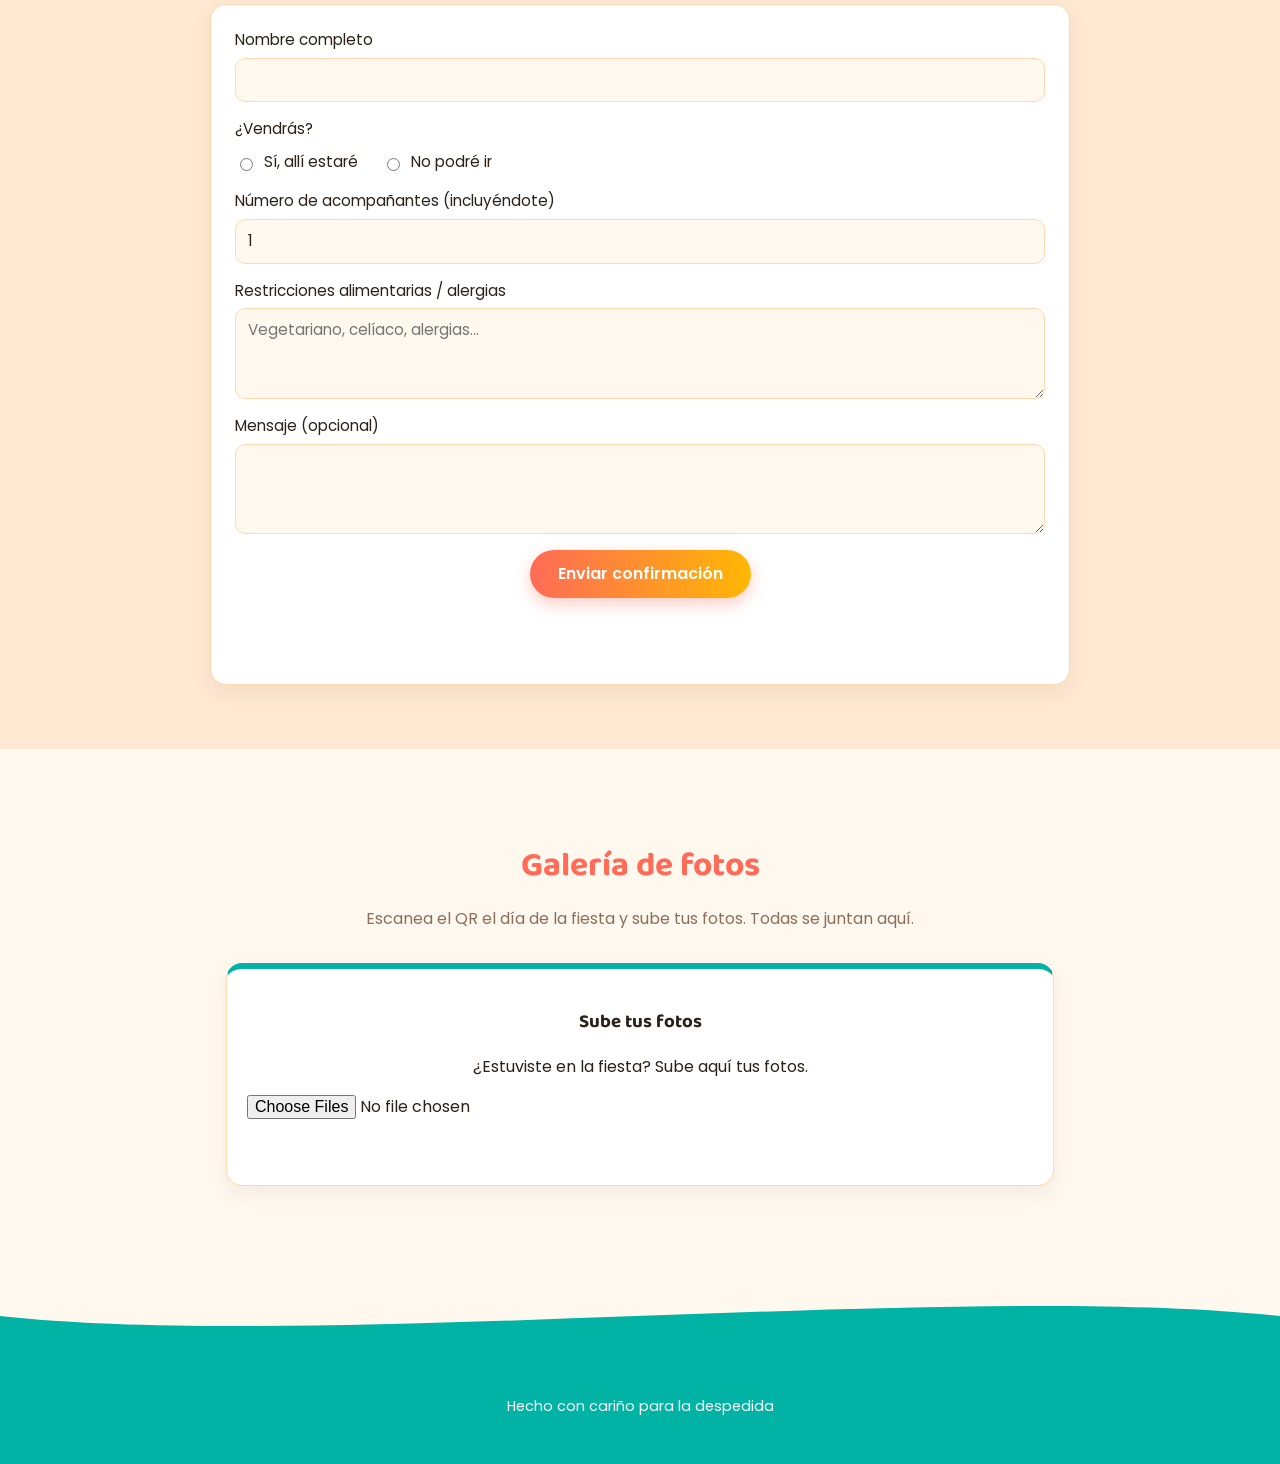
==== commit 80849a8f: "Corregir boton de musica, invertir orden de nombres y agregar CLABE con copiado - El icono de play/p" ====
--- a/index.html
+++ b/index.html
@@ -43,7 +43,7 @@
 
     <div class="hero-content">
       <p class="hero-kicker">Despedida de No Solteros en Parejas</p>
-      <h1 class="hero-names">Javier &amp; Daniela</h1>
+      <h1 class="hero-names">Daniela &amp; Javier</h1>
       <p class="hero-date" id="party-date-text">DD de Mes de AAAA</p>
 
       <div class="countdown" id="countdown">
@@ -82,6 +82,11 @@
       <div class="info-card info-card--coral">
         <h3>Aportación</h3>
         <p>Agradecemos tu apoyo con $500 por persona.</p>
+        <div class="clabe-box">
+          <span class="clabe-label">CLABE</span>
+          <span class="clabe-value" id="clabe-value">722969020318853128</span>
+          <button type="button" class="clabe-copy" id="clabe-copy" aria-label="Copiar CLABE">Copiar</button>
+        </div>
       </div>
     </div>
   </section>
@@ -171,5 +176,6 @@
   <script src="js/gallery.js"></script>
   <script src="js/lightbox.js"></script>
   <script src="js/music.js"></script>
+  <script src="js/clabe-copy.js"></script>
 </body>
 </html>
--- a/css/style.css
+++ b/css/style.css
@@ -314,6 +314,57 @@
 .info-card a {
   color: var(--color-accent);
   font-weight: 600;
+}
+
+.clabe-box {
+  display: flex;
+  align-items: center;
+  gap: 10px;
+  flex-wrap: wrap;
+  margin: 16px 0 0;
+  padding: 12px 14px;
+  background: var(--color-bg-alt);
+  border-radius: 12px;
+  text-align: left;
+}
+
+.clabe-label {
+  color: var(--color-muted);
+  font-size: 0.8rem;
+  font-weight: 600;
+  text-transform: uppercase;
+  letter-spacing: 0.05em;
+  flex-basis: 100%;
+}
+
+.clabe-value {
+  font-family: 'Courier New', monospace;
+  font-size: 0.95rem;
+  font-weight: 600;
+  letter-spacing: 0.02em;
+  word-break: break-all;
+  flex: 1;
+}
+
+.clabe-copy {
+  border: none;
+  border-radius: 8px;
+  padding: 6px 14px;
+  background: var(--color-accent);
+  color: #fff;
+  font-weight: 600;
+  font-size: 0.85rem;
+  cursor: pointer;
+  white-space: nowrap;
+  transition: background 0.2s ease;
+}
+
+.clabe-copy:hover {
+  background: #e8543f;
+}
+
+.clabe-copy.copied {
+  background: var(--color-accent-2);
 }
 
 .rsvp-form {
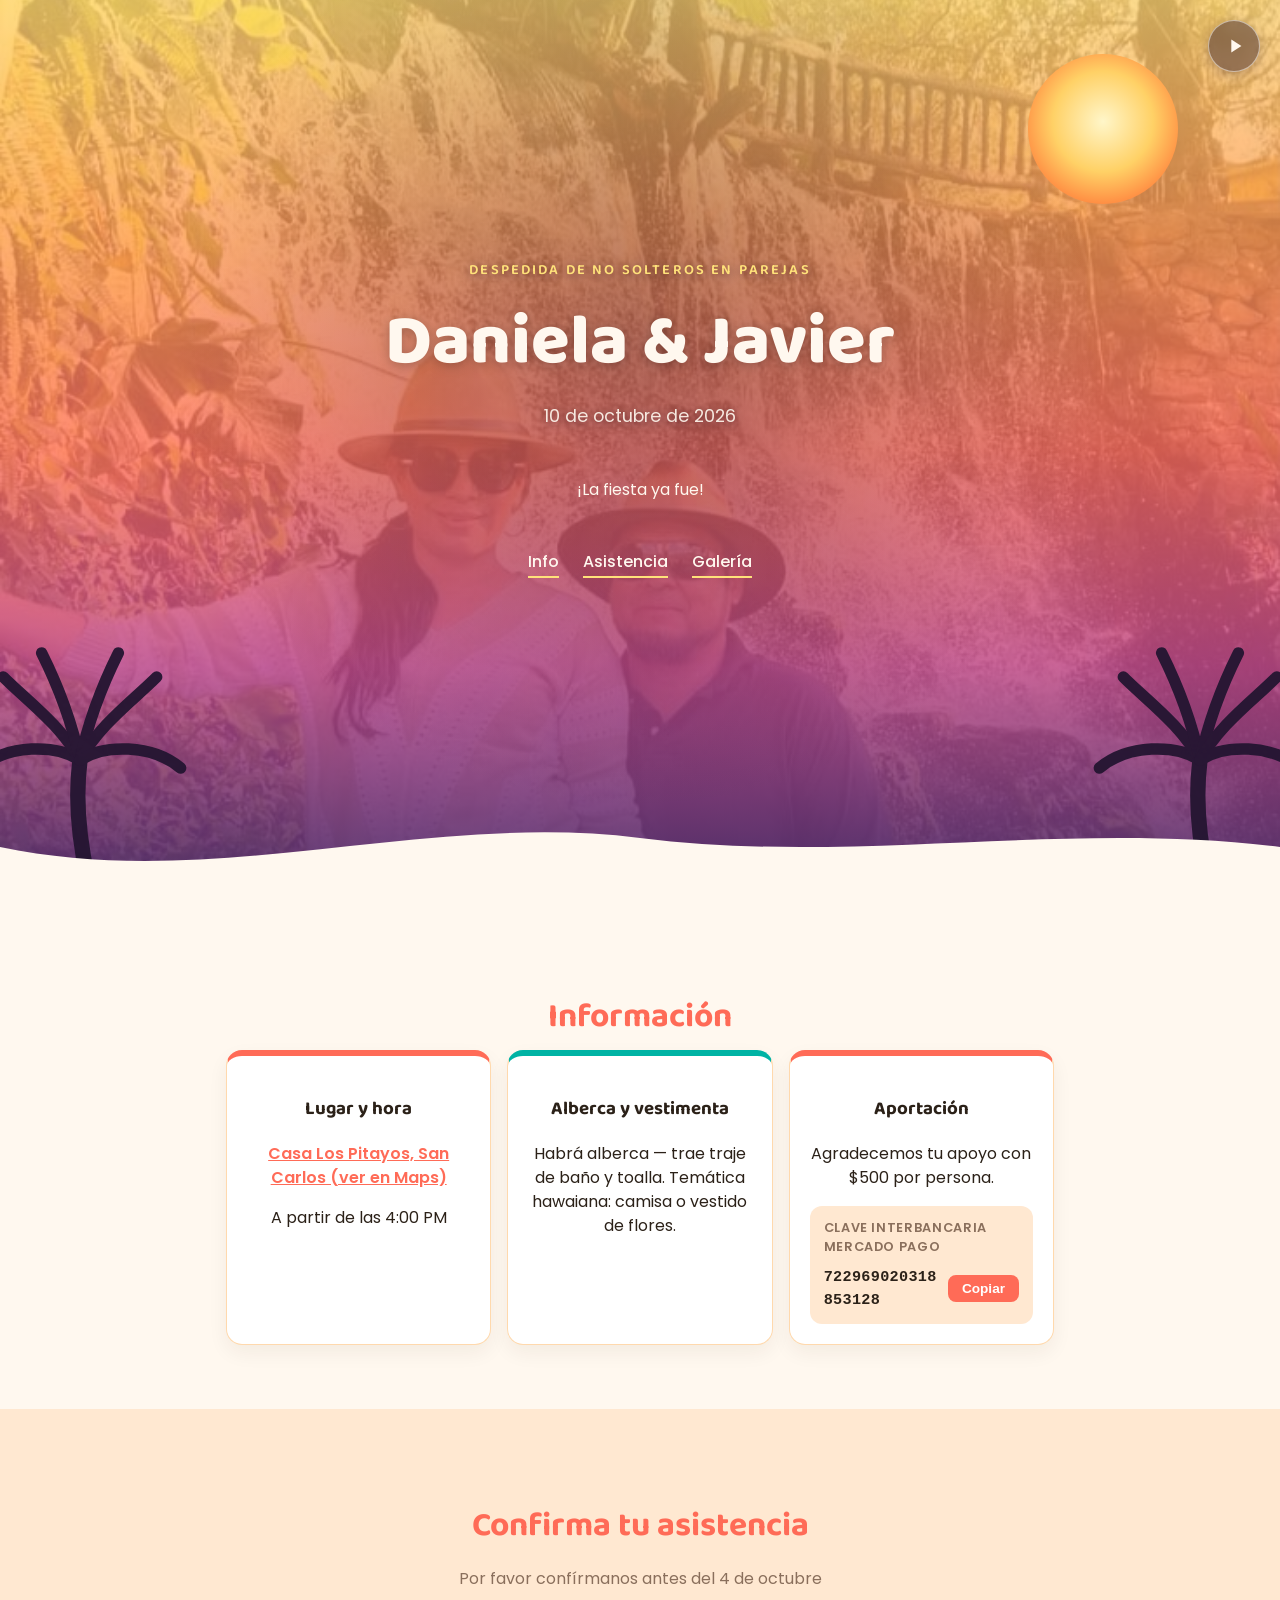
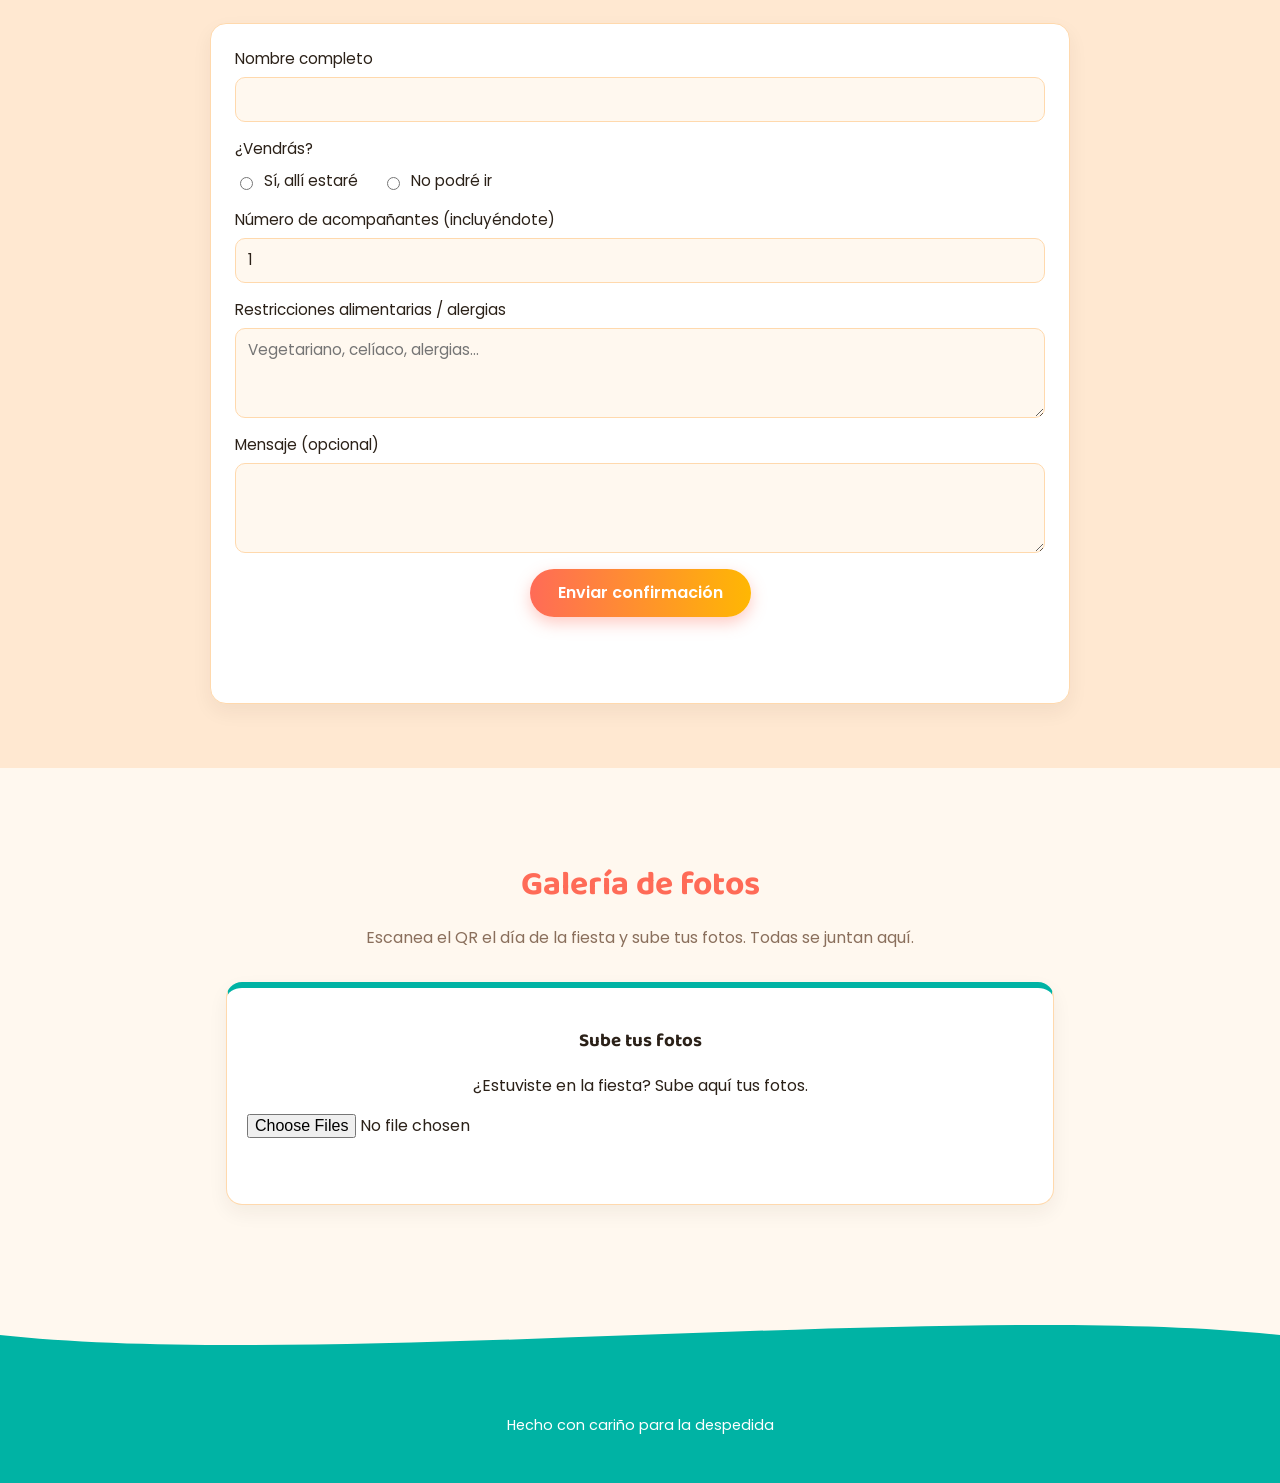
==== commit bf4e99d7: "Cambiar etiqueta CLABE por Clave interbancaria Mercado Pago Co-Authored-By: Claude Sonnet 5 <noreply" ====
--- a/index.html
+++ b/index.html
@@ -83,7 +83,7 @@
         <h3>Aportación</h3>
         <p>Agradecemos tu apoyo con $500 por persona.</p>
         <div class="clabe-box">
-          <span class="clabe-label">CLABE</span>
+          <span class="clabe-label">Clave interbancaria Mercado Pago</span>
           <span class="clabe-value" id="clabe-value">722969020318853128</span>
           <button type="button" class="clabe-copy" id="clabe-copy" aria-label="Copiar CLABE">Copiar</button>
         </div>
